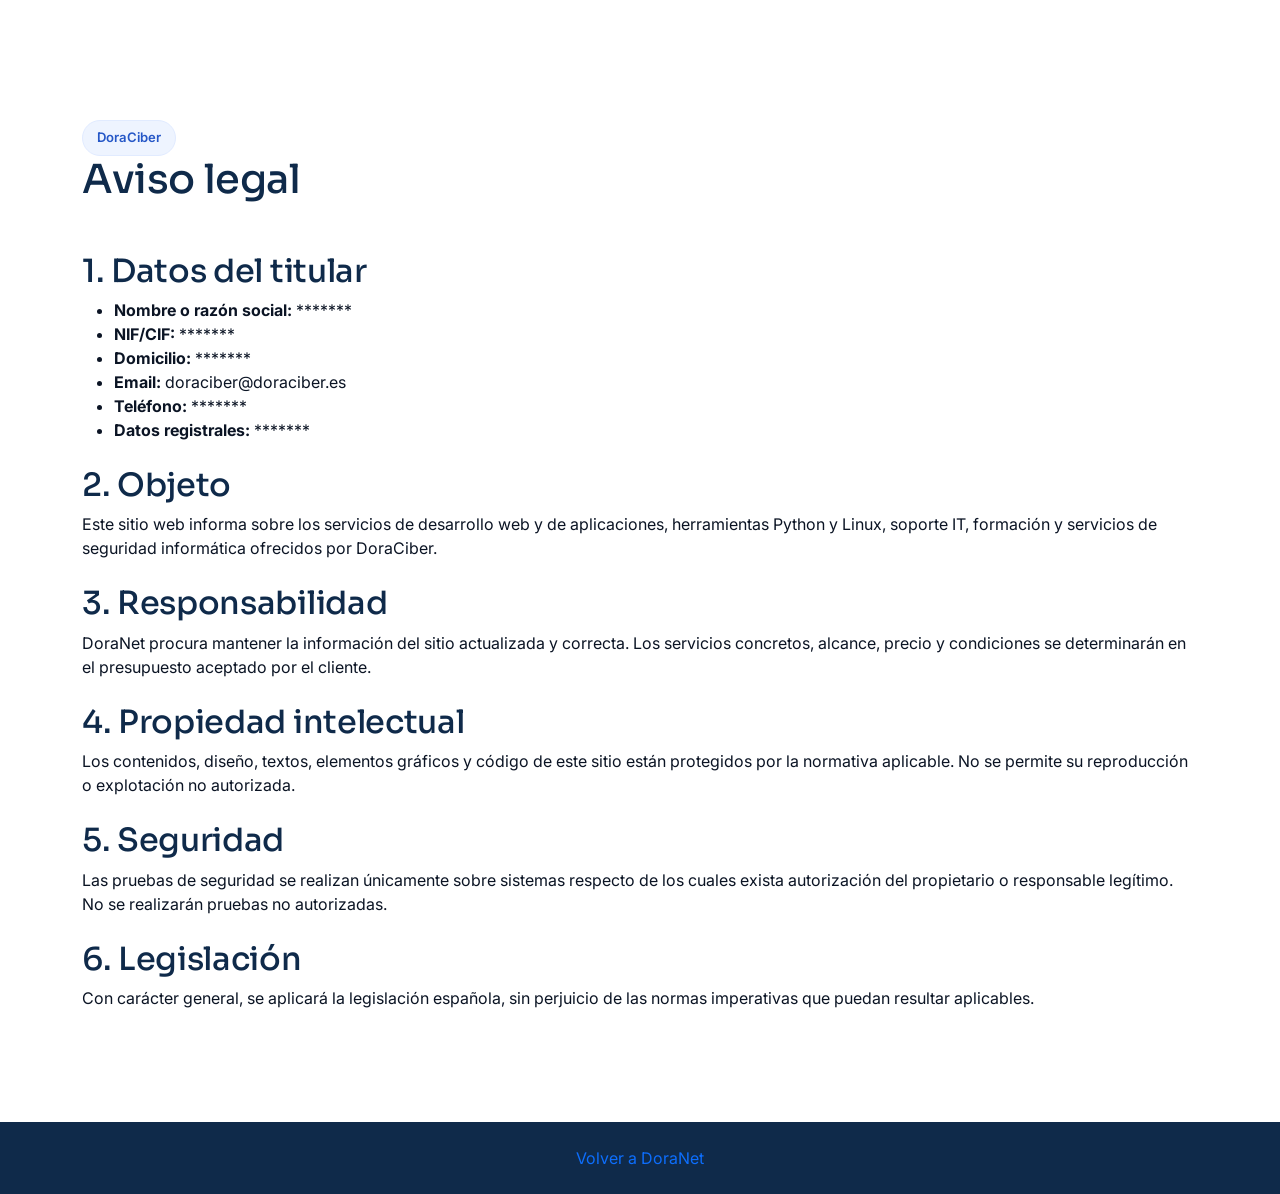
==== aviso-legal.html @ f9331fbb "Varios Cambios" ====
<!DOCTYPE html>
<html lang="es">
<head>
<meta charset="UTF-8">
<meta name="viewport" content="width=device-width, initial-scale=1.0">

<title>Aviso legal · DoraCiber</title>

<link rel="preconnect" href="https://fonts.googleapis.com">
<link rel="preconnect" href="https://fonts.gstatic.com" crossorigin>

<link href="https://fonts.googleapis.com/css2?family=Sora:wght@400;600;700;800&family=Inter:wght@400;500;600;700&display=swap" rel="stylesheet">

<link href="https://cdn.jsdelivr.net/npm/bootstrap@5.3.3/dist/css/bootstrap.min.css" rel="stylesheet">

<link rel="stylesheet" href="css/style.css">
</head>

<body>

<main class="section" style="padding-top:120px;">

    <div class="container">

        <span class="eyebrow eyebrow-dark">DoraCiber</span>

        <h1>Aviso legal</h1>

        <h2 class="mt-5">1. Datos del titular</h2>

        <ul>
            <li><strong>Nombre o razón social:</strong> *******</li>
            <li><strong>NIF/CIF:</strong> *******</li>
            <li><strong>Domicilio:</strong> *******</li>
            <li><strong>Email:</strong> doraciber@doraciber.es</li>
            <li><strong>Teléfono:</strong> *******</li>
            <li><strong>Datos registrales:</strong> *******</li>
        </ul>

        <h2 class="mt-4">2. Objeto</h2>

        <p>
            Este sitio web informa sobre los servicios de desarrollo web y de aplicaciones,
            herramientas Python y Linux, soporte IT, formación y servicios de seguridad
            informática ofrecidos por DoraCiber.
        </p>

        <h2 class="mt-4">3. Responsabilidad</h2>

        <p>
            DoraNet procura mantener la información del sitio actualizada y correcta.
            Los servicios concretos, alcance, precio y condiciones se determinarán
            en el presupuesto aceptado por el cliente.
        </p>

        <h2 class="mt-4">4. Propiedad intelectual</h2>

        <p>
            Los contenidos, diseño, textos, elementos gráficos y código de este sitio
            están protegidos por la normativa aplicable. No se permite su reproducción
            o explotación no autorizada.
        </p>

        <h2 class="mt-4">5. Seguridad</h2>

        <p>
            Las pruebas de seguridad se realizan únicamente sobre sistemas respecto
            de los cuales exista autorización del propietario o responsable legítimo.
            No se realizarán pruebas no autorizadas.
        </p>

        <h2 class="mt-4">6. Legislación</h2>

        <p>
            Con carácter general, se aplicará la legislación española, sin perjuicio
            de las normas imperativas que puedan resultar aplicables.
        </p>

    </div>

</main>

<footer class="footer">

    <div class="container text-center py-4">

        <a href="index.html">Volver a DoraNet</a>

    </div>

</footer>

</body>
</html>
---- css/style.css ----
/* =========================================================
   DoraNet — tema azul/blanco profesional
   Tipografía: Sora (titulares) + Inter (texto)
   ========================================================= */

:root{
  --ink:        #0B1424;
  --navy:       #0F2A4A;
  --navy-700:   #14355E;
  --blue:       #2F6FED;
  --blue-600:   #2557C7;
  --sky:        #5FA8FF;
  --blue-tint:  #EEF4FF;
  --blue-tint-2:#E1EBFF;
  --gray-600:   #5B6472;
  --gray-300:   #DCE3EE;
  --white:      #FFFFFF;
  --radius-lg: 18px;
  --radius-md: 12px;
  --shadow-soft: 0 10px 30px -12px rgba(15,42,74,.18);
  --shadow-hover: 0 18px 40px -14px rgba(15,42,74,.28);
}

*{ box-sizing: border-box; }

html{ scroll-behavior: smooth; }

body{
  font-family: 'Inter', system-ui, sans-serif;
  color: var(--ink);
  background: var(--white);
  -webkit-font-smoothing: antialiased;
}

h1, h2, h3, .brand-mark{
  font-family: 'Sora', 'Inter', sans-serif;
  color: var(--navy);
  letter-spacing: -0.01em;
}

.text-accent{ color: var(--blue); }

a{ text-decoration: none; }

::selection{ background: var(--blue); color: #fff; }

@media (prefers-reduced-motion: reduce){
  *{ animation-duration: 0.001ms !important; transition-duration: 0.001ms !important; scroll-behavior: auto !important; }
}

/* ===================== NAVBAR ===================== */
#mainNav{
  padding: 18px 0;
  background: rgba(255,255,255,0);
  transition: background .25s ease, box-shadow .25s ease, padding .25s ease;
  z-index: 1030;
}
#mainNav.scrolled{
  background: rgba(255,255,255,.92);
  backdrop-filter: blur(10px);
  box-shadow: 0 2px 20px rgba(15,42,74,.08);
  padding: 10px 0;
}
.brand-mark{
  font-weight: 700;
  font-size: 1.35rem;
  color: var(--navy);
}
#mainNav .nav-link{
  color: var(--navy);
  font-weight: 500;
  font-size: .95rem;
  padding: 8px 14px !important;
  position: relative;
}
#mainNav .nav-link::after{
  content: "";
  position: absolute;
  left: 14px; right: 14px; bottom: 2px;
  height: 2px;
  background: var(--blue);
  transform: scaleX(0);
  transform-origin: left;
  transition: transform .2s ease;
}
#mainNav .nav-link:hover::after{ transform: scaleX(1); }

.btn-accent{
  background: var(--blue);
  border: 1px solid var(--blue);
  color: #fff;
  font-weight: 600;
  border-radius: 999px;
  transition: background .2s ease, transform .2s ease, box-shadow .2s ease;
}
.btn-accent:hover{
  background: var(--blue-600);
  color: #fff;
  transform: translateY(-1px);
  box-shadow: 0 10px 24px -8px rgba(47,111,237,.5);
}
.btn-outline-nav{
  background: transparent;
  border: 1.5px solid var(--navy);
  color: var(--navy);
  font-weight: 600;
  border-radius: 999px;
  transition: all .2s ease;
}
.btn-outline-nav:hover{
  background: var(--navy);
  color: #fff;
}

/* ===================== HERO ===================== */
.hero{
  position: relative;
  padding-top: 130px;
  background: linear-gradient(180deg, var(--blue-tint) 0%, #FFFFFF 65%);
  overflow: hidden;
}
.hero-grid{
  position: absolute;
  inset: 0;
  background-image:
    linear-gradient(rgba(15,42,74,.05) 1px, transparent 1px),
    linear-gradient(90deg, rgba(15,42,74,.05) 1px, transparent 1px);
  background-size: 42px 42px;
  mask-image: radial-gradient(ellipse 80% 60% at 30% 20%, black 40%, transparent 80%);
  pointer-events: none;
}
.eyebrow{
  display: inline-flex;
  align-items: center;
  gap: 8px;
  font-size: .82rem;
  font-weight: 600;
  color: var(--blue-600);
  background: #fff;
  border: 1px solid var(--gray-300);
  padding: 7px 14px;
  border-radius: 999px;
  box-shadow: var(--shadow-soft);
}
.eyebrow-dark{
  color: var(--blue-600);
  background: var(--blue-tint);
  border: 1px solid var(--blue-tint-2);
  box-shadow: none;
}
.hero-title{
  font-size: clamp(2.1rem, 4vw, 3.2rem);
  font-weight: 700;
  line-height: 1.12;
  margin: 20px 0 18px;
}
.hero-lead{
  font-size: 1.08rem;
  color: var(--gray-600);
  max-width: 46ch;
}
.hero-stats{ max-width: 420px; }
.stat-num{
  font-family: 'Sora', sans-serif;
  font-size: 1.6rem;
  font-weight: 700;
  color: var(--navy);
}
.stat-label{
  font-size: .78rem;
  color: var(--gray-600);
}

/* --- browser mock (signature element) --- */
.hero-panel{
  position: relative;
  max-width: 480px;
  margin: 0 auto;
}
.browser-mock{
  background: var(--navy);
  border-radius: var(--radius-lg);
  box-shadow: var(--shadow-hover);
  overflow: hidden;
  transform: rotate(-1.2deg);
}
.browser-bar{
  display: flex;
  align-items: center;
  gap: 8px;
  padding: 12px 16px;
  background: var(--navy-700);
}
.dot{ width: 9px; height: 9px; border-radius: 50%; display:inline-block; }
.dot-red{ background:#FF6B6B; }
.dot-yellow{ background:#FFD166; }
.dot-green{ background:#5FD68C; }
.browser-url{
  margin-left: 10px;
  font-size: .75rem;
  color: #B7C6DE;
  background: rgba(255,255,255,.06);
  padding: 4px 10px;
  border-radius: 999px;
  display: flex; align-items: center; gap: 6px;
}
.browser-body{
  padding: 24px 20px 28px;
  font-family: 'SFMono-Regular', Menlo, Consolas, monospace;
  font-size: .82rem;
  line-height: 1.9;
}
.code-line{ color: #DDE7F7; white-space: pre; }
.code-tag{ color: #7FB6FF; }
.code-attr{ color: #FFC98B; }
.code-str{ color: #7EE7B8; }
.code-comment{ color: #6C87AC; font-style: italic; }

.floating-card{
  position: absolute;
  display: flex;
  align-items: center;
  gap: 12px;
  background: #fff;
  border-radius: var(--radius-md);
  box-shadow: var(--shadow-hover);
  padding: 12px 16px;
  font-size: .8rem;
}
.floating-card i{ font-size: 1.35rem; color: var(--blue); }
.floating-card strong{ display:block; font-size:.85rem; color: var(--navy); }
.floating-card span{ color: var(--gray-600); }
.card-qr{ top: -20px; right: -18px; }
.card-link{ bottom: -18px; left: -14px; }

@media (max-width: 991px){
  .floating-card{ position: static; margin-top: 14px; box-shadow: var(--shadow-soft); }
  .hero-panel{ max-width: 100%; }
}

/* ===================== SECTIONS ===================== */
.section{ padding: 96px 0; }
.section-tint{ background: var(--blue-tint); }
.section-head{ max-width: 640px; }
.section-head h2{
  font-size: clamp(1.7rem, 2.6vw, 2.3rem);
  font-weight: 700;
  margin: 14px 0 10px;
}
.section-head p{ color: var(--gray-600); font-size: 1.02rem; }

/* ===================== SERVICE CARDS ===================== */
.service-card{
  background: #fff;
  border: 1px solid var(--gray-300);
  border-radius: var(--radius-lg);
  padding: 32px 28px;
  height: 100%;
  display: flex;
  flex-direction: column;
  transition: transform .25s ease, box-shadow .25s ease, border-color .25s ease;
}
.service-card:hover{
  transform: translateY(-6px);
  box-shadow: var(--shadow-hover);
  border-color: transparent;
}
.service-icon{
  width: 52px; height: 52px;
  border-radius: var(--radius-md);
  background: var(--blue-tint);
  color: var(--blue);
  display: flex; align-items: center; justify-content: center;
  font-size: 1.35rem;
  margin-bottom: 18px;
}
.service-card h3{ font-size: 1.25rem; margin-bottom: 8px; }
.service-card p{ color: var(--gray-600); font-size: .94rem; margin-bottom: 18px; }
.service-price{
  margin-top: auto;
  font-family: 'Sora', sans-serif;
  font-weight: 700;
  font-size: 1.4rem;
  color: var(--navy);
  padding-top: 16px;
  border-top: 1px dashed var(--gray-300);
}

.check-list{ list-style: none; padding: 0; margin: 0 0 12px; }
.check-list li{
  display: flex; align-items: flex-start; gap: 8px;
  font-size: .92rem; color: var(--ink);
  margin-bottom: 9px;
}
.check-list i{ color: var(--blue); margin-top: 3px; }

/* ===================== PLAN CARDS ===================== */
.plan-card{
  background: #fff;
  border: 1px solid var(--gray-300);
  border-radius: var(--radius-lg);
  padding: 34px 28px;
  display: flex;
  flex-direction: column;
  position: relative;
  transition: transform .25s ease, box-shadow .25s ease;
}
.plan-card:hover{ transform: translateY(-6px); box-shadow: var(--shadow-soft); }
.plan-card h3{ font-size: 1.2rem; margin-bottom: 6px; }
.plan-sub{ color: var(--gray-600); font-size: .88rem; margin-bottom: 18px; }
.plan-price{
  font-family: 'Sora', sans-serif;
  font-weight: 700;
  font-size: 2.1rem;
  color: var(--navy);
  margin-bottom: 4px;
}
.plan-price span{ font-size: 1rem; font-weight: 600; color: var(--gray-600); }
.plan-card-popular{
  border: 2px solid var(--blue);
  box-shadow: var(--shadow-hover);
  transform: scale(1.02);
}
.plan-card-popular:hover{ transform: scale(1.02) translateY(-6px); }
.plan-badge{
  position: absolute;
  top: -14px; left: 50%;
  transform: translateX(-50%);
  background: var(--blue);
  color: #fff;
  font-size: .72rem;
  font-weight: 700;
  letter-spacing: .04em;
  text-transform: uppercase;
  padding: 6px 16px;
  border-radius: 999px;
  box-shadow: 0 6px 16px -6px rgba(47,111,237,.6);
}

/* ===================== PROCESO ===================== */
.process-row{ position: relative; }
.process-step{
  background: #fff;
  border: 1px solid var(--gray-300);
  border-radius: var(--radius-lg);
  padding: 30px 26px;
  height: 100%;
}
.process-num{
  font-family: 'Sora', sans-serif;
  font-weight: 800;
  font-size: 2.2rem;
  color: var(--blue-tint-2);
  -webkit-text-stroke: 1.5px var(--blue);
  margin-bottom: 10px;
}
.process-step h3{ font-size: 1.1rem; margin-bottom: 8px; }
.process-step p{ color: var(--gray-600); font-size: .92rem; margin: 0; }

.availability-banner{
  display: flex;
  align-items: center;
  gap: 16px;
  background: var(--navy);
  color: #EAF1FF;
  border-radius: var(--radius-lg);
  padding: 22px 28px;
}
.availability-banner i{ font-size: 1.6rem; color: var(--sky); }
.availability-banner p{ margin: 0; font-size: .96rem; }
.availability-banner strong{ color: #fff; }

/* ===================== WHY CARDS ===================== */
.why-card{
  background: #fff;
  border: 1px solid var(--gray-300);
  border-radius: var(--radius-lg);
  padding: 28px 26px;
  height: 100%;
  transition: transform .25s ease, box-shadow .25s ease;
}
.why-card:hover{ transform: translateY(-4px); box-shadow: var(--shadow-soft); }
.why-card i{ font-size: 1.4rem; color: var(--blue); margin-bottom: 14px; display: block; }
.why-card h3{ font-size: 1.05rem; margin-bottom: 8px; }
.why-card p{ color: var(--gray-600); font-size: .92rem; margin: 0; }
.why-card-accent{ background: var(--navy); border-color: var(--navy); }
.why-card-accent h3, .why-card-accent i{ color: #fff; }
.why-card-accent p{ color: #C4D4EC; }
.why-card-warning{ border-color: #F3C58A; background: #FFF8EE; }
.why-card-warning i{ color: #C9822B; }

.notice-box{
  display: flex;
  gap: 16px;
  align-items: flex-start;
  background: var(--blue-tint);
  border: 1px solid var(--blue-tint-2);
  border-radius: var(--radius-lg);
  padding: 22px 26px;
}
.notice-box i{ font-size: 1.3rem; color: var(--blue-600); margin-top: 2px; }
.notice-box p{ margin: 0; color: var(--navy); font-size: .93rem; }

/* ===================== CONTACT ===================== */
.contact-info{ list-style: none; padding: 0; margin: 0; }
.contact-info li{
  display: flex; align-items: center; gap: 12px;
  font-size: .95rem; color: var(--navy);
  margin-bottom: 14px;
}
.contact-info i{ color: var(--blue); font-size: 1.1rem; }

.contact-form{
  background: #fff;
  border: 1px solid var(--gray-300);
  border-radius: var(--radius-lg);
  padding: 32px;
  box-shadow: var(--shadow-soft);
}
.contact-form .form-label{
  font-size: .85rem;
  font-weight: 600;
  color: var(--navy);
}
.contact-form .form-control,
.contact-form .form-select{
  border-radius: var(--radius-md);
  border: 1px solid var(--gray-300);
  padding: 10px 14px;
  font-size: .94rem;
}
.contact-form .form-control:focus,
.contact-form .form-select:focus{
  border-color: var(--blue);
  box-shadow: 0 0 0 3px rgba(47,111,237,.15);
}
.form-feedback{
  font-size: .88rem;
  font-weight: 600;
  color: var(--blue-600);
}

/* ===================== FOOTER ===================== */
.footer{
  background: var(--navy);
  color: #C4D4EC;
}
.footer .brand-mark{ color: #fff; }
.footer p{ color: #C4D4EC; }

/* ===================== SCROLL REVEAL ===================== */
[data-reveal]{
  opacity: 0;
  transform: translateY(18px);
  transition: opacity .6s ease, transform .6s ease;
}
[data-reveal].is-visible{
  opacity: 1;
  transform: translateY(0);
}


/* ===================== LOGO RESPONSIVE ===================== */
/* Evita que el logo de las páginas legales se salga de la pantalla */
.logo{
  width: 220px;
  max-width: 100%;
  height: auto;
  display: block;
}

.logo-container{
  width: 100%;
  max-width: 220px;
}

.logo-container img{
  width: 100%;
  max-width: 100%;
  height: auto;
  display: block;
}

@media (max-width: 576px){
  .logo{
    width: 170px;
    max-width: 80%;
  }

  .logo-container{
    max-width: 170px;
  }
}
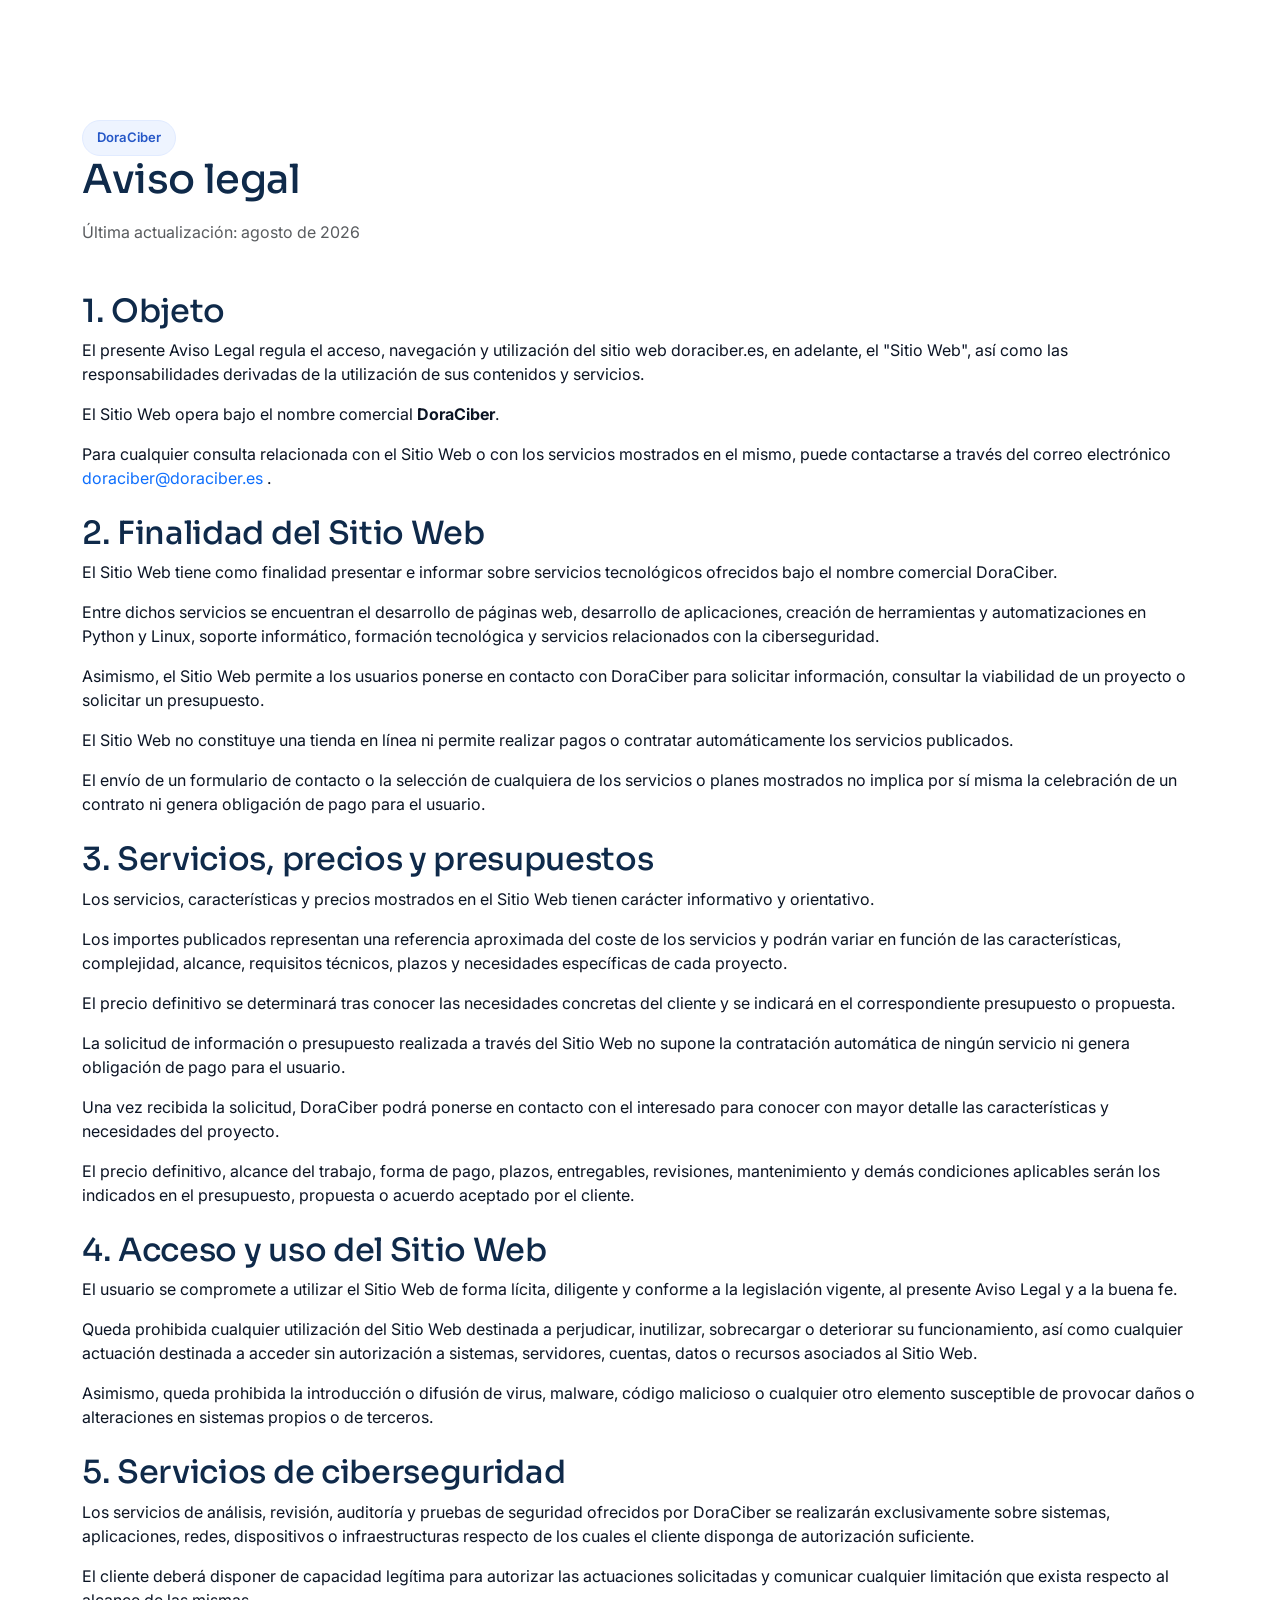
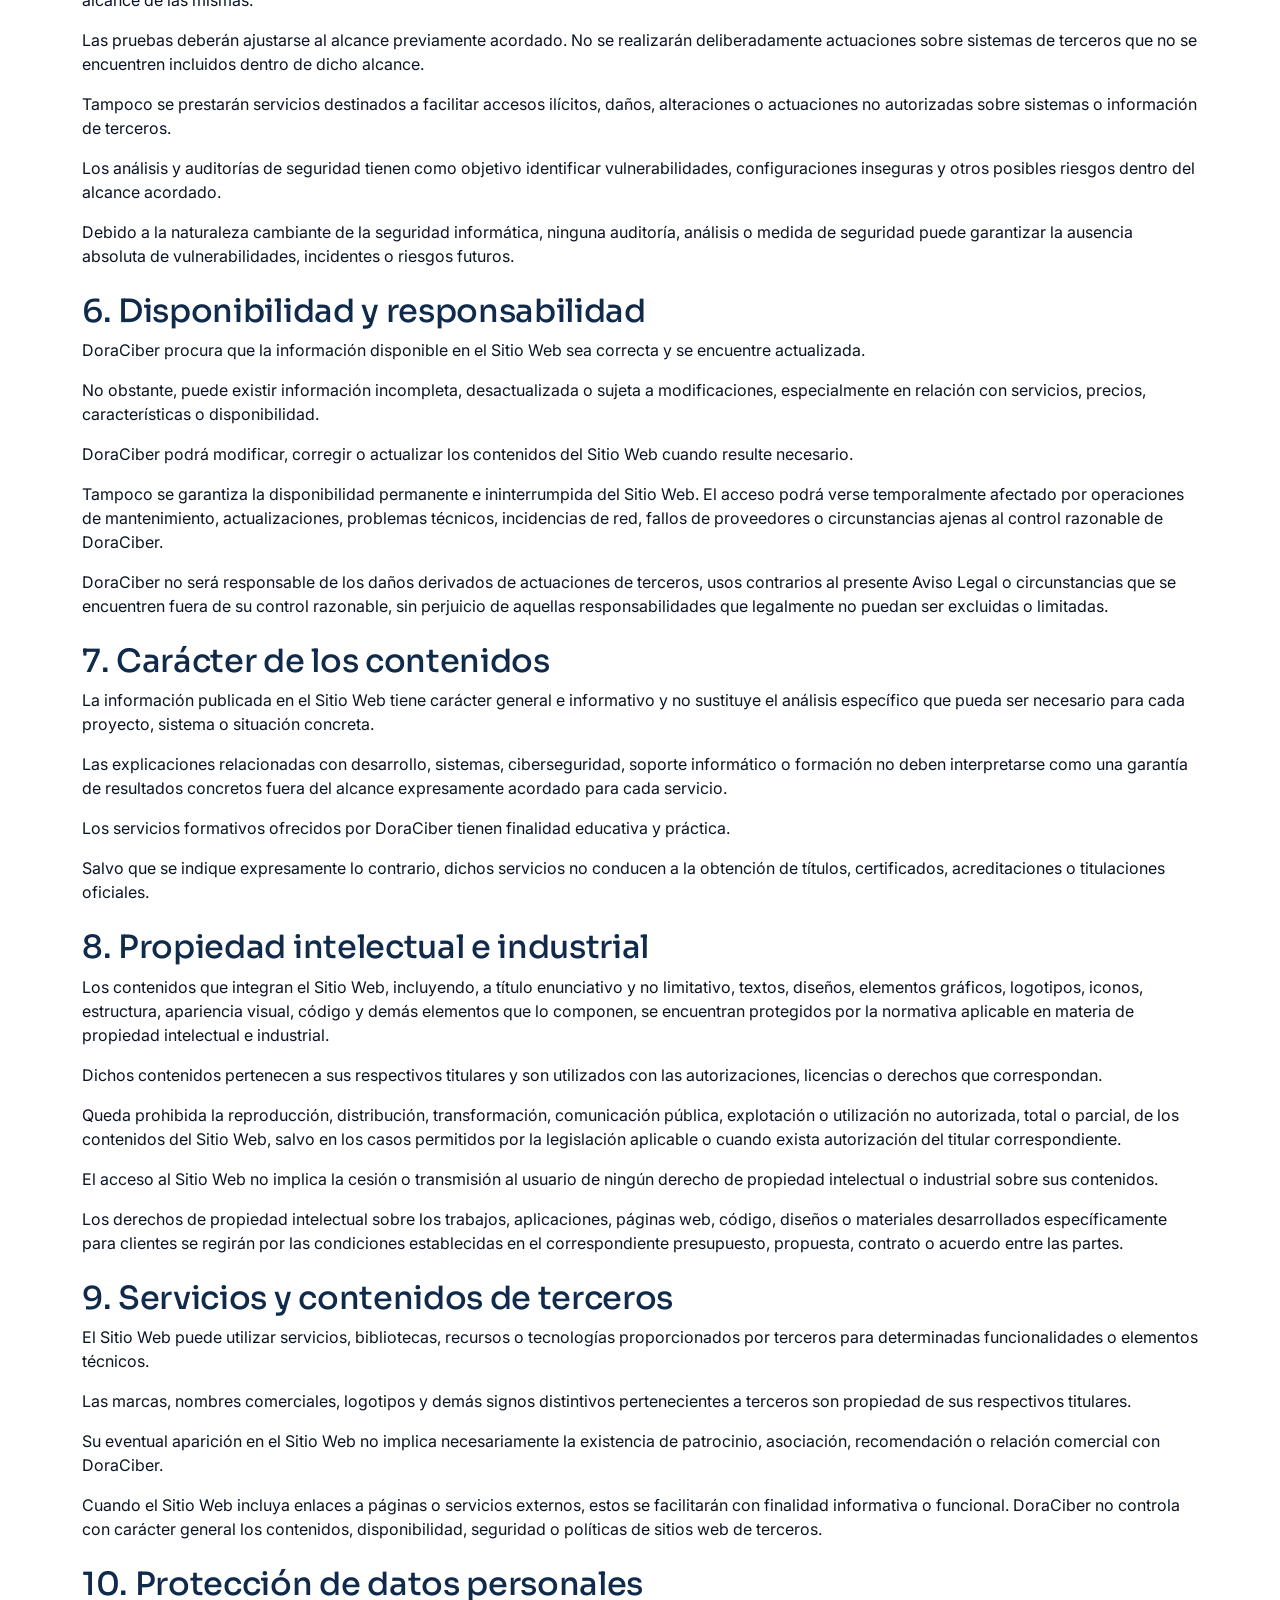
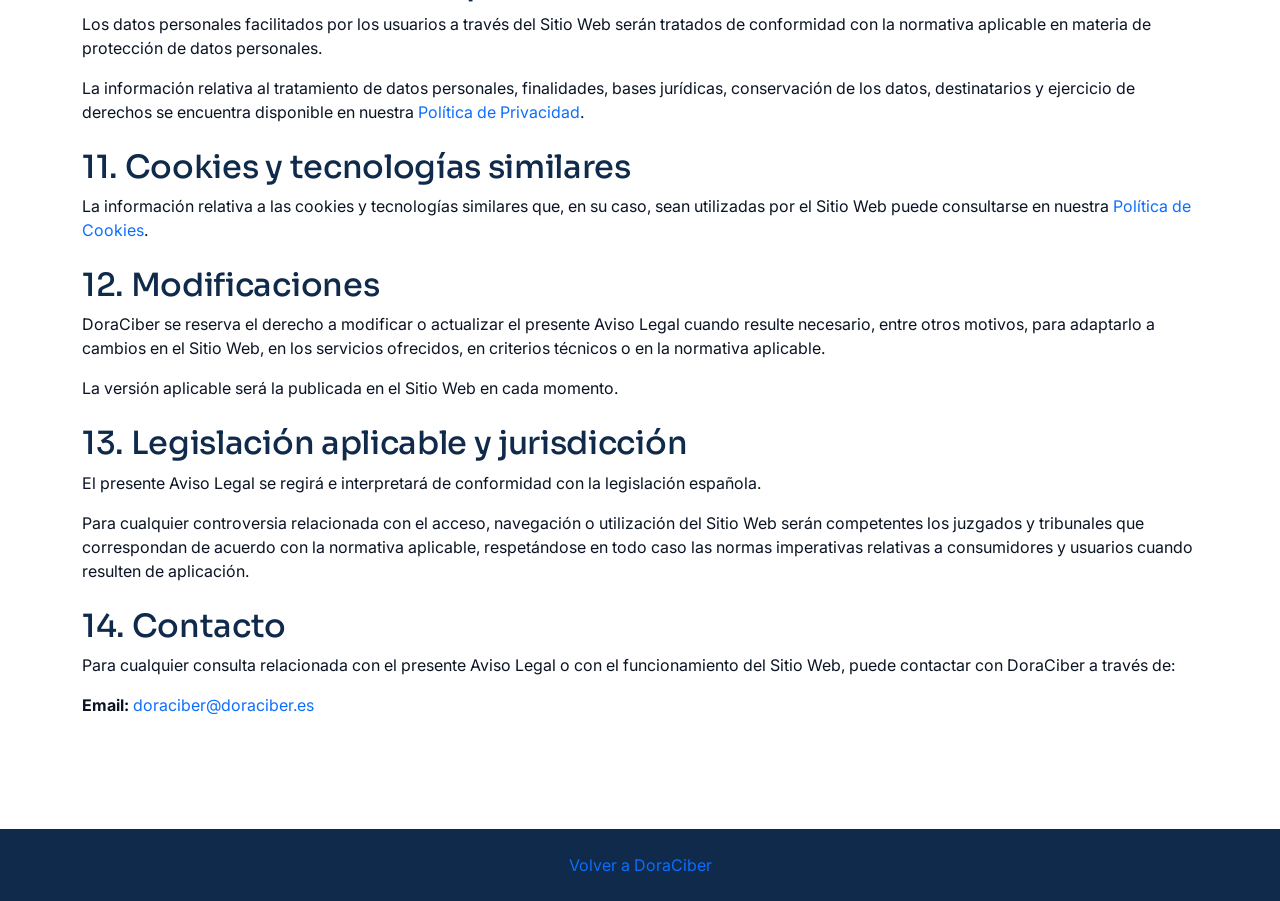
==== commit 1a7bd3fa: "cambios legales, formulario y contenido variado" ====
--- a/aviso-legal.html
+++ b/aviso-legal.html
@@ -1,5 +1,6 @@
 <!DOCTYPE html>
 <html lang="es">
+
 <head>
 <meta charset="UTF-8">
 <meta name="viewport" content="width=device-width, initial-scale=1.0">
@@ -9,9 +10,15 @@
 <link rel="preconnect" href="https://fonts.googleapis.com">
 <link rel="preconnect" href="https://fonts.gstatic.com" crossorigin>
 
-<link href="https://fonts.googleapis.com/css2?family=Sora:wght@400;600;700;800&family=Inter:wght@400;500;600;700&display=swap" rel="stylesheet">
-
-<link href="https://cdn.jsdelivr.net/npm/bootstrap@5.3.3/dist/css/bootstrap.min.css" rel="stylesheet">
+<link
+    href="https://fonts.googleapis.com/css2?family=Sora:wght@400;600;700;800&family=Inter:wght@400;500;600;700&display=swap"
+    rel="stylesheet"
+>
+
+<link
+    href="https://cdn.jsdelivr.net/npm/bootstrap@5.3.3/dist/css/bootstrap.min.css"
+    rel="stylesheet"
+>
 
 <link rel="stylesheet" href="css/style.css">
 </head>
@@ -26,70 +33,420 @@
 
         <h1>Aviso legal</h1>
 
-        <h2 class="mt-5">1. Datos del titular</h2>
-
-        <ul>
-            <li><strong>Nombre o razón social:</strong> *******</li>
-            <li><strong>NIF/CIF:</strong> *******</li>
-            <li><strong>Domicilio:</strong> *******</li>
-            <li><strong>Email:</strong> doraciber@doraciber.es</li>
-            <li><strong>Teléfono:</strong> *******</li>
-            <li><strong>Datos registrales:</strong> *******</li>
-        </ul>
-
-        <h2 class="mt-4">2. Objeto</h2>
-
-        <p>
-            Este sitio web informa sobre los servicios de desarrollo web y de aplicaciones,
-            herramientas Python y Linux, soporte IT, formación y servicios de seguridad
-            informática ofrecidos por DoraCiber.
-        </p>
-
-        <h2 class="mt-4">3. Responsabilidad</h2>
-
-        <p>
-            DoraNet procura mantener la información del sitio actualizada y correcta.
-            Los servicios concretos, alcance, precio y condiciones se determinarán
-            en el presupuesto aceptado por el cliente.
-        </p>
-
-        <h2 class="mt-4">4. Propiedad intelectual</h2>
-
-        <p>
-            Los contenidos, diseño, textos, elementos gráficos y código de este sitio
-            están protegidos por la normativa aplicable. No se permite su reproducción
-            o explotación no autorizada.
-        </p>
-
-        <h2 class="mt-4">5. Seguridad</h2>
-
-        <p>
-            Las pruebas de seguridad se realizan únicamente sobre sistemas respecto
-            de los cuales exista autorización del propietario o responsable legítimo.
-            No se realizarán pruebas no autorizadas.
-        </p>
-
-        <h2 class="mt-4">6. Legislación</h2>
-
-        <p>
-            Con carácter general, se aplicará la legislación española, sin perjuicio
-            de las normas imperativas que puedan resultar aplicables.
+        <p class="text-muted mt-3">
+            Última actualización: agosto de 2026
+        </p>
+
+
+        <!-- ===================== OBJETO ===================== -->
+
+        <h2 class="mt-5">1. Objeto</h2>
+
+        <p>
+            El presente Aviso Legal regula el acceso, navegación y utilización
+            del sitio web doraciber.es, en adelante, el "Sitio Web", así como
+            las responsabilidades derivadas de la utilización de sus contenidos
+            y servicios.
+        </p>
+
+        <p>
+            El Sitio Web opera bajo el nombre comercial
+            <strong>DoraCiber</strong>.
+        </p>
+
+        <p>
+            Para cualquier consulta relacionada con el Sitio Web o con los
+            servicios mostrados en el mismo, puede contactarse a través del
+            correo electrónico
+            <a href="mailto:doraciber@doraciber.es">
+                doraciber@doraciber.es
+            </a>.
+        </p>
+
+
+        <!-- ===================== FINALIDAD ===================== -->
+
+        <h2 class="mt-4">2. Finalidad del Sitio Web</h2>
+
+        <p>
+            El Sitio Web tiene como finalidad presentar e informar sobre
+            servicios tecnológicos ofrecidos bajo el nombre comercial
+            DoraCiber.
+        </p>
+
+        <p>
+            Entre dichos servicios se encuentran el desarrollo de páginas web,
+            desarrollo de aplicaciones, creación de herramientas y
+            automatizaciones en Python y Linux, soporte informático, formación
+            tecnológica y servicios relacionados con la ciberseguridad.
+        </p>
+
+        <p>
+            Asimismo, el Sitio Web permite a los usuarios ponerse en contacto
+            con DoraCiber para solicitar información, consultar la viabilidad
+            de un proyecto o solicitar un presupuesto.
+        </p>
+
+        <p>
+            El Sitio Web no constituye una tienda en línea ni permite realizar
+            pagos o contratar automáticamente los servicios publicados.
+        </p>
+
+        <p>
+            El envío de un formulario de contacto o la selección de cualquiera
+            de los servicios o planes mostrados no implica por sí misma la
+            celebración de un contrato ni genera obligación de pago para el
+            usuario.
+        </p>
+
+
+        <!-- ===================== SERVICIOS Y PRECIOS ===================== -->
+
+        <h2 class="mt-4">3. Servicios, precios y presupuestos</h2>
+
+        <p>
+            Los servicios, características y precios mostrados en el Sitio Web
+            tienen carácter informativo y orientativo.
+        </p>
+
+        <p>
+            Los importes publicados representan una referencia aproximada del
+            coste de los servicios y podrán variar en función de las
+            características, complejidad, alcance, requisitos técnicos,
+            plazos y necesidades específicas de cada proyecto.
+        </p>
+
+        <p>
+            El precio definitivo se determinará tras conocer las necesidades
+            concretas del cliente y se indicará en el correspondiente
+            presupuesto o propuesta.
+        </p>
+
+        <p>
+            La solicitud de información o presupuesto realizada a través del
+            Sitio Web no supone la contratación automática de ningún servicio
+            ni genera obligación de pago para el usuario.
+        </p>
+
+        <p>
+            Una vez recibida la solicitud, DoraCiber podrá ponerse en contacto
+            con el interesado para conocer con mayor detalle las características
+            y necesidades del proyecto.
+        </p>
+
+        <p>
+            El precio definitivo, alcance del trabajo, forma de pago, plazos,
+            entregables, revisiones, mantenimiento y demás condiciones
+            aplicables serán los indicados en el presupuesto, propuesta o
+            acuerdo aceptado por el cliente.
+        </p>
+
+
+        <!-- ===================== ACCESO Y USO ===================== -->
+
+        <h2 class="mt-4">4. Acceso y uso del Sitio Web</h2>
+
+        <p>
+            El usuario se compromete a utilizar el Sitio Web de forma lícita,
+            diligente y conforme a la legislación vigente, al presente Aviso
+            Legal y a la buena fe.
+        </p>
+
+        <p>
+            Queda prohibida cualquier utilización del Sitio Web destinada a
+            perjudicar, inutilizar, sobrecargar o deteriorar su funcionamiento,
+            así como cualquier actuación destinada a acceder sin autorización
+            a sistemas, servidores, cuentas, datos o recursos asociados al
+            Sitio Web.
+        </p>
+
+        <p>
+            Asimismo, queda prohibida la introducción o difusión de virus,
+            malware, código malicioso o cualquier otro elemento susceptible
+            de provocar daños o alteraciones en sistemas propios o de terceros.
+        </p>
+
+
+        <!-- ===================== CIBERSEGURIDAD ===================== -->
+
+        <h2 class="mt-4">5. Servicios de ciberseguridad</h2>
+
+        <p>
+            Los servicios de análisis, revisión, auditoría y pruebas de
+            seguridad ofrecidos por DoraCiber se realizarán exclusivamente
+            sobre sistemas, aplicaciones, redes, dispositivos o
+            infraestructuras respecto de los cuales el cliente disponga de
+            autorización suficiente.
+        </p>
+
+        <p>
+            El cliente deberá disponer de capacidad legítima para autorizar
+            las actuaciones solicitadas y comunicar cualquier limitación que
+            exista respecto al alcance de las mismas.
+        </p>
+
+        <p>
+            Las pruebas deberán ajustarse al alcance previamente acordado.
+            No se realizarán deliberadamente actuaciones sobre sistemas de
+            terceros que no se encuentren incluidos dentro de dicho alcance.
+        </p>
+
+        <p>
+            Tampoco se prestarán servicios destinados a facilitar accesos
+            ilícitos, daños, alteraciones o actuaciones no autorizadas sobre
+            sistemas o información de terceros.
+        </p>
+
+        <p>
+            Los análisis y auditorías de seguridad tienen como objetivo
+            identificar vulnerabilidades, configuraciones inseguras y otros
+            posibles riesgos dentro del alcance acordado.
+        </p>
+
+        <p>
+            Debido a la naturaleza cambiante de la seguridad informática,
+            ninguna auditoría, análisis o medida de seguridad puede garantizar
+            la ausencia absoluta de vulnerabilidades, incidentes o riesgos
+            futuros.
+        </p>
+
+
+        <!-- ===================== RESPONSABILIDAD ===================== -->
+
+        <h2 class="mt-4">6. Disponibilidad y responsabilidad</h2>
+
+        <p>
+            DoraCiber procura que la información disponible en el Sitio Web
+            sea correcta y se encuentre actualizada.
+        </p>
+
+        <p>
+            No obstante, puede existir información incompleta, desactualizada
+            o sujeta a modificaciones, especialmente en relación con servicios,
+            precios, características o disponibilidad.
+        </p>
+
+        <p>
+            DoraCiber podrá modificar, corregir o actualizar los contenidos
+            del Sitio Web cuando resulte necesario.
+        </p>
+
+        <p>
+            Tampoco se garantiza la disponibilidad permanente e ininterrumpida
+            del Sitio Web. El acceso podrá verse temporalmente afectado por
+            operaciones de mantenimiento, actualizaciones, problemas técnicos,
+            incidencias de red, fallos de proveedores o circunstancias ajenas
+            al control razonable de DoraCiber.
+        </p>
+
+        <p>
+            DoraCiber no será responsable de los daños derivados de actuaciones
+            de terceros, usos contrarios al presente Aviso Legal o
+            circunstancias que se encuentren fuera de su control razonable,
+            sin perjuicio de aquellas responsabilidades que legalmente no
+            puedan ser excluidas o limitadas.
+        </p>
+
+
+        <!-- ===================== CONTENIDOS ===================== -->
+
+        <h2 class="mt-4">7. Carácter de los contenidos</h2>
+
+        <p>
+            La información publicada en el Sitio Web tiene carácter general
+            e informativo y no sustituye el análisis específico que pueda ser
+            necesario para cada proyecto, sistema o situación concreta.
+        </p>
+
+        <p>
+            Las explicaciones relacionadas con desarrollo, sistemas,
+            ciberseguridad, soporte informático o formación no deben
+            interpretarse como una garantía de resultados concretos fuera
+            del alcance expresamente acordado para cada servicio.
+        </p>
+
+        <p>
+            Los servicios formativos ofrecidos por DoraCiber tienen finalidad
+            educativa y práctica.
+        </p>
+
+        <p>
+            Salvo que se indique expresamente lo contrario, dichos servicios
+            no conducen a la obtención de títulos, certificados, acreditaciones
+            o titulaciones oficiales.
+        </p>
+
+
+        <!-- ===================== PROPIEDAD INTELECTUAL ===================== -->
+
+        <h2 class="mt-4">8. Propiedad intelectual e industrial</h2>
+
+        <p>
+            Los contenidos que integran el Sitio Web, incluyendo, a título
+            enunciativo y no limitativo, textos, diseños, elementos gráficos,
+            logotipos, iconos, estructura, apariencia visual, código y demás
+            elementos que lo componen, se encuentran protegidos por la
+            normativa aplicable en materia de propiedad intelectual e
+            industrial.
+        </p>
+
+        <p>
+            Dichos contenidos pertenecen a sus respectivos titulares y son
+            utilizados con las autorizaciones, licencias o derechos que
+            correspondan.
+        </p>
+
+        <p>
+            Queda prohibida la reproducción, distribución, transformación,
+            comunicación pública, explotación o utilización no autorizada,
+            total o parcial, de los contenidos del Sitio Web, salvo en los
+            casos permitidos por la legislación aplicable o cuando exista
+            autorización del titular correspondiente.
+        </p>
+
+        <p>
+            El acceso al Sitio Web no implica la cesión o transmisión al
+            usuario de ningún derecho de propiedad intelectual o industrial
+            sobre sus contenidos.
+        </p>
+
+        <p>
+            Los derechos de propiedad intelectual sobre los trabajos,
+            aplicaciones, páginas web, código, diseños o materiales
+            desarrollados específicamente para clientes se regirán por las
+            condiciones establecidas en el correspondiente presupuesto,
+            propuesta, contrato o acuerdo entre las partes.
+        </p>
+
+
+        <!-- ===================== TERCEROS ===================== -->
+
+        <h2 class="mt-4">9. Servicios y contenidos de terceros</h2>
+
+        <p>
+            El Sitio Web puede utilizar servicios, bibliotecas, recursos o
+            tecnologías proporcionados por terceros para determinadas
+            funcionalidades o elementos técnicos.
+        </p>
+
+        <p>
+            Las marcas, nombres comerciales, logotipos y demás signos
+            distintivos pertenecientes a terceros son propiedad de sus
+            respectivos titulares.
+        </p>
+
+        <p>
+            Su eventual aparición en el Sitio Web no implica necesariamente
+            la existencia de patrocinio, asociación, recomendación o relación
+            comercial con DoraCiber.
+        </p>
+
+        <p>
+            Cuando el Sitio Web incluya enlaces a páginas o servicios externos,
+            estos se facilitarán con finalidad informativa o funcional.
+            DoraCiber no controla con carácter general los contenidos,
+            disponibilidad, seguridad o políticas de sitios web de terceros.
+        </p>
+
+
+        <!-- ===================== PROTECCIÓN DE DATOS ===================== -->
+
+        <h2 class="mt-4">10. Protección de datos personales</h2>
+
+        <p>
+            Los datos personales facilitados por los usuarios a través del
+            Sitio Web serán tratados de conformidad con la normativa aplicable
+            en materia de protección de datos personales.
+        </p>
+
+        <p>
+            La información relativa al tratamiento de datos personales,
+            finalidades, bases jurídicas, conservación de los datos,
+            destinatarios y ejercicio de derechos se encuentra disponible
+            en nuestra
+            <a href="privacidad.html">Política de Privacidad</a>.
+        </p>
+
+
+        <!-- ===================== COOKIES ===================== -->
+
+        <h2 class="mt-4">11. Cookies y tecnologías similares</h2>
+
+        <p>
+            La información relativa a las cookies y tecnologías similares que,
+            en su caso, sean utilizadas por el Sitio Web puede consultarse en
+            nuestra
+            <a href="cookies.html">Política de Cookies</a>.
+        </p>
+
+
+        <!-- ===================== MODIFICACIONES ===================== -->
+
+        <h2 class="mt-4">12. Modificaciones</h2>
+
+        <p>
+            DoraCiber se reserva el derecho a modificar o actualizar el presente
+            Aviso Legal cuando resulte necesario, entre otros motivos, para
+            adaptarlo a cambios en el Sitio Web, en los servicios ofrecidos,
+            en criterios técnicos o en la normativa aplicable.
+        </p>
+
+        <p>
+            La versión aplicable será la publicada en el Sitio Web en cada
+            momento.
+        </p>
+
+
+        <!-- ===================== LEGISLACIÓN ===================== -->
+
+        <h2 class="mt-4">13. Legislación aplicable y jurisdicción</h2>
+
+        <p>
+            El presente Aviso Legal se regirá e interpretará de conformidad
+            con la legislación española.
+        </p>
+
+        <p>
+            Para cualquier controversia relacionada con el acceso, navegación
+            o utilización del Sitio Web serán competentes los juzgados y
+            tribunales que correspondan de acuerdo con la normativa aplicable,
+            respetándose en todo caso las normas imperativas relativas a
+            consumidores y usuarios cuando resulten de aplicación.
+        </p>
+
+
+        <!-- ===================== CONTACTO ===================== -->
+
+        <h2 class="mt-4">14. Contacto</h2>
+
+        <p>
+            Para cualquier consulta relacionada con el presente Aviso Legal
+            o con el funcionamiento del Sitio Web, puede contactar con
+            DoraCiber a través de:
+        </p>
+
+        <p>
+            <strong>Email:</strong>
+            <a href="mailto:doraciber@doraciber.es">
+                doraciber@doraciber.es
+            </a>
         </p>
 
     </div>
 
 </main>
 
+
 <footer class="footer">
 
     <div class="container text-center py-4">
 
-        <a href="index.html">Volver a DoraNet</a>
+        <a href="index.html">Volver a DoraCiber</a>
 
     </div>
 
 </footer>
 
 </body>
-</html>
-
+
+</html>
--- a/css/style.css
+++ b/css/style.css
@@ -1,139 +1,223 @@
 /* =========================================================
-   DoraNet — tema azul/blanco profesional
+   DoraCiber — tema azul/blanco profesional
    Tipografía: Sora (titulares) + Inter (texto)
    ========================================================= */
 
-:root{
-  --ink:        #0B1424;
-  --navy:       #0F2A4A;
-  --navy-700:   #14355E;
-  --blue:       #2F6FED;
-  --blue-600:   #2557C7;
-  --sky:        #5FA8FF;
-  --blue-tint:  #EEF4FF;
-  --blue-tint-2:#E1EBFF;
-  --gray-600:   #5B6472;
-  --gray-300:   #DCE3EE;
-  --white:      #FFFFFF;
+:root {
+  --ink: #0B1424;
+  --navy: #0F2A4A;
+  --navy-700: #14355E;
+  --blue: #2F6FED;
+  --blue-600: #2557C7;
+  --sky: #5FA8FF;
+  --blue-tint: #EEF4FF;
+  --blue-tint-2: #E1EBFF;
+  --gray-600: #5B6472;
+  --gray-300: #DCE3EE;
+  --white: #FFFFFF;
+
   --radius-lg: 18px;
   --radius-md: 12px;
-  --shadow-soft: 0 10px 30px -12px rgba(15,42,74,.18);
-  --shadow-hover: 0 18px 40px -14px rgba(15,42,74,.28);
-}
-
-*{ box-sizing: border-box; }
-
-html{ scroll-behavior: smooth; }
-
-body{
-  font-family: 'Inter', system-ui, sans-serif;
+
+  --shadow-soft: 0 10px 30px -12px rgba(15, 42, 74, 0.18);
+  --shadow-hover: 0 18px 40px -14px rgba(15, 42, 74, 0.28);
+}
+
+/* ===================== BASE ===================== */
+
+* {
+  box-sizing: border-box;
+}
+
+html {
+  scroll-behavior: smooth;
+}
+
+body {
+  margin: 0;
+  font-family: "Inter", system-ui, sans-serif;
   color: var(--ink);
   background: var(--white);
   -webkit-font-smoothing: antialiased;
 }
 
-h1, h2, h3, .brand-mark{
-  font-family: 'Sora', 'Inter', sans-serif;
+h1,
+h2,
+h3,
+.brand-mark {
+  font-family: "Sora", "Inter", sans-serif;
   color: var(--navy);
   letter-spacing: -0.01em;
 }
 
-.text-accent{ color: var(--blue); }
-
-a{ text-decoration: none; }
-
-::selection{ background: var(--blue); color: #fff; }
-
-@media (prefers-reduced-motion: reduce){
-  *{ animation-duration: 0.001ms !important; transition-duration: 0.001ms !important; scroll-behavior: auto !important; }
+a {
+  text-decoration: none;
+}
+
+.text-accent {
+  color: var(--blue);
+}
+
+::selection {
+  background: var(--blue);
+  color: #fff;
+}
+
+@media (prefers-reduced-motion: reduce) {
+  *,
+  *::before,
+  *::after {
+    animation-duration: 0.001ms !important;
+    animation-iteration-count: 1 !important;
+    transition-duration: 0.001ms !important;
+    scroll-behavior: auto !important;
+  }
 }
 
 /* ===================== NAVBAR ===================== */
-#mainNav{
+
+#mainNav {
   padding: 18px 0;
-  background: rgba(255,255,255,0);
-  transition: background .25s ease, box-shadow .25s ease, padding .25s ease;
+  background: rgba(255, 255, 255, 0);
+  transition:
+    background 0.25s ease,
+    box-shadow 0.25s ease,
+    padding 0.25s ease;
   z-index: 1030;
 }
-#mainNav.scrolled{
-  background: rgba(255,255,255,.92);
+
+#mainNav.scrolled {
+  background: rgba(255, 255, 255, 0.92);
   backdrop-filter: blur(10px);
-  box-shadow: 0 2px 20px rgba(15,42,74,.08);
+  -webkit-backdrop-filter: blur(10px);
+  box-shadow: 0 2px 20px rgba(15, 42, 74, 0.08);
   padding: 10px 0;
 }
-.brand-mark{
+
+.brand-mark {
   font-weight: 700;
   font-size: 1.35rem;
   color: var(--navy);
 }
-#mainNav .nav-link{
+
+#mainNav .nav-link {
   color: var(--navy);
   font-weight: 500;
-  font-size: .95rem;
+  font-size: 0.95rem;
   padding: 8px 14px !important;
   position: relative;
 }
-#mainNav .nav-link::after{
+
+#mainNav .nav-link::after {
   content: "";
   position: absolute;
-  left: 14px; right: 14px; bottom: 2px;
+  left: 14px;
+  right: 14px;
+  bottom: 2px;
   height: 2px;
   background: var(--blue);
   transform: scaleX(0);
   transform-origin: left;
-  transition: transform .2s ease;
-}
-#mainNav .nav-link:hover::after{ transform: scaleX(1); }
-
-.btn-accent{
+  transition: transform 0.2s ease;
+}
+
+#mainNav .nav-link:hover::after,
+#mainNav .nav-link:focus-visible::after {
+  transform: scaleX(1);
+}
+
+#mainNav .navbar-toggler {
+  border-color: var(--gray-300);
+}
+
+#mainNav .navbar-toggler:focus {
+  box-shadow: 0 0 0 3px rgba(47, 111, 237, 0.15);
+}
+
+/* ===================== BOTONES ===================== */
+
+.btn-accent {
   background: var(--blue);
   border: 1px solid var(--blue);
   color: #fff;
   font-weight: 600;
   border-radius: 999px;
-  transition: background .2s ease, transform .2s ease, box-shadow .2s ease;
-}
-.btn-accent:hover{
+  transition:
+    background 0.2s ease,
+    transform 0.2s ease,
+    box-shadow 0.2s ease;
+}
+
+.btn-accent:hover,
+.btn-accent:focus-visible {
   background: var(--blue-600);
+  border-color: var(--blue-600);
   color: #fff;
   transform: translateY(-1px);
-  box-shadow: 0 10px 24px -8px rgba(47,111,237,.5);
-}
-.btn-outline-nav{
+  box-shadow: 0 10px 24px -8px rgba(47, 111, 237, 0.5);
+}
+
+.btn-outline-nav {
   background: transparent;
   border: 1.5px solid var(--navy);
   color: var(--navy);
   font-weight: 600;
   border-radius: 999px;
-  transition: all .2s ease;
-}
-.btn-outline-nav:hover{
+  transition: all 0.2s ease;
+}
+
+.btn-outline-nav:hover,
+.btn-outline-nav:focus-visible {
   background: var(--navy);
+  border-color: var(--navy);
   color: #fff;
 }
 
 /* ===================== HERO ===================== */
-.hero{
+
+.hero {
   position: relative;
   padding-top: 130px;
-  background: linear-gradient(180deg, var(--blue-tint) 0%, #FFFFFF 65%);
+  background: linear-gradient(
+    180deg,
+    var(--blue-tint) 0%,
+    #FFFFFF 65%
+  );
   overflow: hidden;
 }
-.hero-grid{
+
+.hero-grid {
   position: absolute;
   inset: 0;
   background-image:
-    linear-gradient(rgba(15,42,74,.05) 1px, transparent 1px),
-    linear-gradient(90deg, rgba(15,42,74,.05) 1px, transparent 1px);
+    linear-gradient(
+      rgba(15, 42, 74, 0.05) 1px,
+      transparent 1px
+    ),
+    linear-gradient(
+      90deg,
+      rgba(15, 42, 74, 0.05) 1px,
+      transparent 1px
+    );
   background-size: 42px 42px;
-  mask-image: radial-gradient(ellipse 80% 60% at 30% 20%, black 40%, transparent 80%);
+  mask-image: radial-gradient(
+    ellipse 80% 60% at 30% 20%,
+    black 40%,
+    transparent 80%
+  );
+  -webkit-mask-image: radial-gradient(
+    ellipse 80% 60% at 30% 20%,
+    black 40%,
+    transparent 80%
+  );
   pointer-events: none;
 }
-.eyebrow{
+
+.eyebrow {
   display: inline-flex;
   align-items: center;
   gap: 8px;
-  font-size: .82rem;
+  font-size: 0.82rem;
   font-weight: 600;
   color: var(--blue-600);
   background: #fff;
@@ -142,81 +226,128 @@
   border-radius: 999px;
   box-shadow: var(--shadow-soft);
 }
-.eyebrow-dark{
+
+.eyebrow-dark {
   color: var(--blue-600);
   background: var(--blue-tint);
   border: 1px solid var(--blue-tint-2);
   box-shadow: none;
 }
-.hero-title{
+
+.hero-title {
   font-size: clamp(2.1rem, 4vw, 3.2rem);
   font-weight: 700;
   line-height: 1.12;
   margin: 20px 0 18px;
 }
-.hero-lead{
+
+.hero-lead {
   font-size: 1.08rem;
   color: var(--gray-600);
   max-width: 46ch;
 }
-.hero-stats{ max-width: 420px; }
-.stat-num{
-  font-family: 'Sora', sans-serif;
+
+.hero-stats {
+  max-width: 420px;
+}
+
+.stat-num {
+  font-family: "Sora", sans-serif;
   font-size: 1.6rem;
   font-weight: 700;
   color: var(--navy);
 }
-.stat-label{
-  font-size: .78rem;
+
+.stat-label {
+  font-size: 0.78rem;
   color: var(--gray-600);
 }
 
-/* --- browser mock (signature element) --- */
-.hero-panel{
+/* ===================== BROWSER MOCK ===================== */
+
+.hero-panel {
   position: relative;
   max-width: 480px;
   margin: 0 auto;
 }
-.browser-mock{
+
+.browser-mock {
   background: var(--navy);
   border-radius: var(--radius-lg);
   box-shadow: var(--shadow-hover);
   overflow: hidden;
   transform: rotate(-1.2deg);
 }
-.browser-bar{
+
+.browser-bar {
   display: flex;
   align-items: center;
   gap: 8px;
   padding: 12px 16px;
   background: var(--navy-700);
 }
-.dot{ width: 9px; height: 9px; border-radius: 50%; display:inline-block; }
-.dot-red{ background:#FF6B6B; }
-.dot-yellow{ background:#FFD166; }
-.dot-green{ background:#5FD68C; }
-.browser-url{
+
+.dot {
+  width: 9px;
+  height: 9px;
+  border-radius: 50%;
+  display: inline-block;
+}
+
+.dot-red {
+  background: #FF6B6B;
+}
+
+.dot-yellow {
+  background: #FFD166;
+}
+
+.dot-green {
+  background: #5FD68C;
+}
+
+.browser-url {
   margin-left: 10px;
-  font-size: .75rem;
+  font-size: 0.75rem;
   color: #B7C6DE;
-  background: rgba(255,255,255,.06);
+  background: rgba(255, 255, 255, 0.06);
   padding: 4px 10px;
   border-radius: 999px;
-  display: flex; align-items: center; gap: 6px;
-}
-.browser-body{
+  display: flex;
+  align-items: center;
+  gap: 6px;
+}
+
+.browser-body {
   padding: 24px 20px 28px;
-  font-family: 'SFMono-Regular', Menlo, Consolas, monospace;
-  font-size: .82rem;
+  font-family: "SFMono-Regular", Menlo, Consolas, monospace;
+  font-size: 0.82rem;
   line-height: 1.9;
 }
-.code-line{ color: #DDE7F7; white-space: pre; }
-.code-tag{ color: #7FB6FF; }
-.code-attr{ color: #FFC98B; }
-.code-str{ color: #7EE7B8; }
-.code-comment{ color: #6C87AC; font-style: italic; }
-
-.floating-card{
+
+.code-line {
+  color: #DDE7F7;
+  white-space: pre;
+}
+
+.code-tag {
+  color: #7FB6FF;
+}
+
+.code-attr {
+  color: #FFC98B;
+}
+
+.code-str {
+  color: #7EE7B8;
+}
+
+.code-comment {
+  color: #6C87AC;
+  font-style: italic;
+}
+
+.floating-card {
   position: absolute;
   display: flex;
   align-items: center;
@@ -225,32 +356,74 @@
   border-radius: var(--radius-md);
   box-shadow: var(--shadow-hover);
   padding: 12px 16px;
-  font-size: .8rem;
-}
-.floating-card i{ font-size: 1.35rem; color: var(--blue); }
-.floating-card strong{ display:block; font-size:.85rem; color: var(--navy); }
-.floating-card span{ color: var(--gray-600); }
-.card-qr{ top: -20px; right: -18px; }
-.card-link{ bottom: -18px; left: -14px; }
-
-@media (max-width: 991px){
-  .floating-card{ position: static; margin-top: 14px; box-shadow: var(--shadow-soft); }
-  .hero-panel{ max-width: 100%; }
+  font-size: 0.8rem;
+}
+
+.floating-card i {
+  font-size: 1.35rem;
+  color: var(--blue);
+}
+
+.floating-card strong {
+  display: block;
+  font-size: 0.85rem;
+  color: var(--navy);
+}
+
+.floating-card span {
+  color: var(--gray-600);
+}
+
+.card-qr {
+  top: -20px;
+  right: -18px;
+}
+
+.card-link {
+  bottom: -18px;
+  left: -14px;
+}
+
+@media (max-width: 991px) {
+  .floating-card {
+    position: static;
+    margin-top: 14px;
+    box-shadow: var(--shadow-soft);
+  }
+
+  .hero-panel {
+    max-width: 100%;
+  }
 }
 
 /* ===================== SECTIONS ===================== */
-.section{ padding: 96px 0; }
-.section-tint{ background: var(--blue-tint); }
-.section-head{ max-width: 640px; }
-.section-head h2{
+
+.section {
+  padding: 96px 0;
+}
+
+.section-tint {
+  background: var(--blue-tint);
+}
+
+.section-head {
+  max-width: 640px;
+}
+
+.section-head h2 {
   font-size: clamp(1.7rem, 2.6vw, 2.3rem);
   font-weight: 700;
   margin: 14px 0 10px;
 }
-.section-head p{ color: var(--gray-600); font-size: 1.02rem; }
+
+.section-head p {
+  color: var(--gray-600);
+  font-size: 1.02rem;
+}
 
 /* ===================== SERVICE CARDS ===================== */
-.service-card{
+
+.service-card {
   background: #fff;
   border: 1px solid var(--gray-300);
   border-radius: var(--radius-lg);
@@ -258,27 +431,45 @@
   height: 100%;
   display: flex;
   flex-direction: column;
-  transition: transform .25s ease, box-shadow .25s ease, border-color .25s ease;
-}
-.service-card:hover{
+  transition:
+    transform 0.25s ease,
+    box-shadow 0.25s ease,
+    border-color 0.25s ease;
+}
+
+.service-card:hover {
   transform: translateY(-6px);
   box-shadow: var(--shadow-hover);
   border-color: transparent;
 }
-.service-icon{
-  width: 52px; height: 52px;
+
+.service-icon {
+  width: 52px;
+  height: 52px;
   border-radius: var(--radius-md);
   background: var(--blue-tint);
   color: var(--blue);
-  display: flex; align-items: center; justify-content: center;
+  display: flex;
+  align-items: center;
+  justify-content: center;
   font-size: 1.35rem;
   margin-bottom: 18px;
 }
-.service-card h3{ font-size: 1.25rem; margin-bottom: 8px; }
-.service-card p{ color: var(--gray-600); font-size: .94rem; margin-bottom: 18px; }
-.service-price{
+
+.service-card h3 {
+  font-size: 1.25rem;
+  margin-bottom: 8px;
+}
+
+.service-card p {
+  color: var(--gray-600);
+  font-size: 0.94rem;
+  margin-bottom: 18px;
+}
+
+.service-price {
   margin-top: auto;
-  font-family: 'Sora', sans-serif;
+  font-family: "Sora", sans-serif;
   font-weight: 700;
   font-size: 1.4rem;
   color: var(--navy);
@@ -286,16 +477,29 @@
   border-top: 1px dashed var(--gray-300);
 }
 
-.check-list{ list-style: none; padding: 0; margin: 0 0 12px; }
-.check-list li{
-  display: flex; align-items: flex-start; gap: 8px;
-  font-size: .92rem; color: var(--ink);
+.check-list {
+  list-style: none;
+  padding: 0;
+  margin: 0 0 12px;
+}
+
+.check-list li {
+  display: flex;
+  align-items: flex-start;
+  gap: 8px;
+  font-size: 0.92rem;
+  color: var(--ink);
   margin-bottom: 9px;
 }
-.check-list i{ color: var(--blue); margin-top: 3px; }
+
+.check-list i {
+  color: var(--blue);
+  margin-top: 3px;
+}
 
 /* ===================== PLAN CARDS ===================== */
-.plan-card{
+
+.plan-card {
   background: #fff;
   border: 1px solid var(--gray-300);
   border-radius: var(--radius-lg);
@@ -303,61 +507,102 @@
   display: flex;
   flex-direction: column;
   position: relative;
-  transition: transform .25s ease, box-shadow .25s ease;
-}
-.plan-card:hover{ transform: translateY(-6px); box-shadow: var(--shadow-soft); }
-.plan-card h3{ font-size: 1.2rem; margin-bottom: 6px; }
-.plan-sub{ color: var(--gray-600); font-size: .88rem; margin-bottom: 18px; }
-.plan-price{
-  font-family: 'Sora', sans-serif;
+  transition:
+    transform 0.25s ease,
+    box-shadow 0.25s ease;
+}
+
+.plan-card:hover {
+  transform: translateY(-6px);
+  box-shadow: var(--shadow-soft);
+}
+
+.plan-card h3 {
+  font-size: 1.2rem;
+  margin-bottom: 6px;
+}
+
+.plan-sub {
+  color: var(--gray-600);
+  font-size: 0.88rem;
+  margin-bottom: 18px;
+}
+
+.plan-price {
+  font-family: "Sora", sans-serif;
   font-weight: 700;
   font-size: 2.1rem;
   color: var(--navy);
   margin-bottom: 4px;
 }
-.plan-price span{ font-size: 1rem; font-weight: 600; color: var(--gray-600); }
-.plan-card-popular{
+
+.plan-price span {
+  font-size: 1rem;
+  font-weight: 600;
+  color: var(--gray-600);
+}
+
+.plan-card-popular {
   border: 2px solid var(--blue);
   box-shadow: var(--shadow-hover);
   transform: scale(1.02);
 }
-.plan-card-popular:hover{ transform: scale(1.02) translateY(-6px); }
-.plan-badge{
+
+.plan-card-popular:hover {
+  transform: scale(1.02) translateY(-6px);
+}
+
+.plan-badge {
   position: absolute;
-  top: -14px; left: 50%;
+  top: -14px;
+  left: 50%;
   transform: translateX(-50%);
   background: var(--blue);
   color: #fff;
-  font-size: .72rem;
+  font-size: 0.72rem;
   font-weight: 700;
-  letter-spacing: .04em;
+  letter-spacing: 0.04em;
   text-transform: uppercase;
   padding: 6px 16px;
   border-radius: 999px;
-  box-shadow: 0 6px 16px -6px rgba(47,111,237,.6);
+  box-shadow: 0 6px 16px -6px rgba(47, 111, 237, 0.6);
 }
 
 /* ===================== PROCESO ===================== */
-.process-row{ position: relative; }
-.process-step{
+
+.process-row {
+  position: relative;
+}
+
+.process-step {
   background: #fff;
   border: 1px solid var(--gray-300);
   border-radius: var(--radius-lg);
   padding: 30px 26px;
   height: 100%;
 }
-.process-num{
-  font-family: 'Sora', sans-serif;
+
+.process-num {
+  font-family: "Sora", sans-serif;
   font-weight: 800;
   font-size: 2.2rem;
   color: var(--blue-tint-2);
   -webkit-text-stroke: 1.5px var(--blue);
   margin-bottom: 10px;
 }
-.process-step h3{ font-size: 1.1rem; margin-bottom: 8px; }
-.process-step p{ color: var(--gray-600); font-size: .92rem; margin: 0; }
-
-.availability-banner{
+
+.process-step h3 {
+  font-size: 1.1rem;
+  margin-bottom: 8px;
+}
+
+.process-step p {
+  color: var(--gray-600);
+  font-size: 0.92rem;
+  margin: 0;
+}
+
+.availability-banner {
   display: flex;
   align-items: center;
   gap: 16px;
@@ -366,30 +611,81 @@
   border-radius: var(--radius-lg);
   padding: 22px 28px;
 }
-.availability-banner i{ font-size: 1.6rem; color: var(--sky); }
-.availability-banner p{ margin: 0; font-size: .96rem; }
-.availability-banner strong{ color: #fff; }
+
+.availability-banner i {
+  font-size: 1.6rem;
+  color: var(--sky);
+}
+
+.availability-banner p {
+  margin: 0;
+  font-size: 0.96rem;
+}
+
+.availability-banner strong {
+  color: #fff;
+}
 
 /* ===================== WHY CARDS ===================== */
-.why-card{
+
+.why-card {
   background: #fff;
   border: 1px solid var(--gray-300);
   border-radius: var(--radius-lg);
   padding: 28px 26px;
   height: 100%;
-  transition: transform .25s ease, box-shadow .25s ease;
-}
-.why-card:hover{ transform: translateY(-4px); box-shadow: var(--shadow-soft); }
-.why-card i{ font-size: 1.4rem; color: var(--blue); margin-bottom: 14px; display: block; }
-.why-card h3{ font-size: 1.05rem; margin-bottom: 8px; }
-.why-card p{ color: var(--gray-600); font-size: .92rem; margin: 0; }
-.why-card-accent{ background: var(--navy); border-color: var(--navy); }
-.why-card-accent h3, .why-card-accent i{ color: #fff; }
-.why-card-accent p{ color: #C4D4EC; }
-.why-card-warning{ border-color: #F3C58A; background: #FFF8EE; }
-.why-card-warning i{ color: #C9822B; }
-
-.notice-box{
+  transition:
+    transform 0.25s ease,
+    box-shadow 0.25s ease;
+}
+
+.why-card:hover {
+  transform: translateY(-4px);
+  box-shadow: var(--shadow-soft);
+}
+
+.why-card i {
+  font-size: 1.4rem;
+  color: var(--blue);
+  margin-bottom: 14px;
+  display: block;
+}
+
+.why-card h3 {
+  font-size: 1.05rem;
+  margin-bottom: 8px;
+}
+
+.why-card p {
+  color: var(--gray-600);
+  font-size: 0.92rem;
+  margin: 0;
+}
+
+.why-card-accent {
+  background: var(--navy);
+  border-color: var(--navy);
+}
+
+.why-card-accent h3,
+.why-card-accent i {
+  color: #fff;
+}
+
+.why-card-accent p {
+  color: #C4D4EC;
+}
+
+.why-card-warning {
+  border-color: #F3C58A;
+  background: #FFF8EE;
+}
+
+.why-card-warning i {
+  color: #C9822B;
+}
+
+.notice-box {
   display: flex;
   gap: 16px;
   align-items: flex-start;
@@ -398,96 +694,156 @@
   border-radius: var(--radius-lg);
   padding: 22px 26px;
 }
-.notice-box i{ font-size: 1.3rem; color: var(--blue-600); margin-top: 2px; }
-.notice-box p{ margin: 0; color: var(--navy); font-size: .93rem; }
-
-/* ===================== CONTACT ===================== */
-.contact-info{ list-style: none; padding: 0; margin: 0; }
-.contact-info li{
-  display: flex; align-items: center; gap: 12px;
-  font-size: .95rem; color: var(--navy);
+
+.notice-box i {
+  font-size: 1.3rem;
+  color: var(--blue-600);
+  margin-top: 2px;
+}
+
+.notice-box p {
+  margin: 0;
+  color: var(--navy);
+  font-size: 0.93rem;
+}
+
+/* ===================== CONTACTO ===================== */
+
+.contact-info {
+  list-style: none;
+  padding: 0;
+  margin: 0;
+}
+
+.contact-info li {
+  display: flex;
+  align-items: center;
+  gap: 12px;
+  font-size: 0.95rem;
+  color: var(--navy);
   margin-bottom: 14px;
 }
-.contact-info i{ color: var(--blue); font-size: 1.1rem; }
-
-.contact-form{
+
+.contact-info i {
+  color: var(--blue);
+  font-size: 1.1rem;
+}
+
+.contact-form {
   background: #fff;
   border: 1px solid var(--gray-300);
   border-radius: var(--radius-lg);
   padding: 32px;
   box-shadow: var(--shadow-soft);
 }
-.contact-form .form-label{
-  font-size: .85rem;
+
+.contact-form .form-label {
+  font-size: 0.85rem;
   font-weight: 600;
   color: var(--navy);
 }
+
 .contact-form .form-control,
-.contact-form .form-select{
+.contact-form .form-select {
   border-radius: var(--radius-md);
   border: 1px solid var(--gray-300);
   padding: 10px 14px;
-  font-size: .94rem;
-}
+  font-size: 0.94rem;
+}
+
 .contact-form .form-control:focus,
-.contact-form .form-select:focus{
+.contact-form .form-select:focus {
   border-color: var(--blue);
-  box-shadow: 0 0 0 3px rgba(47,111,237,.15);
-}
-.form-feedback{
-  font-size: .88rem;
+  box-shadow: 0 0 0 3px rgba(47, 111, 237, 0.15);
+}
+
+.form-feedback {
+  font-size: 0.88rem;
   font-weight: 600;
   color: var(--blue-600);
 }
 
 /* ===================== FOOTER ===================== */
-.footer{
+
+.footer {
   background: var(--navy);
   color: #C4D4EC;
 }
-.footer .brand-mark{ color: #fff; }
-.footer p{ color: #C4D4EC; }
+
+.footer .brand-mark {
+  color: #fff;
+}
+
+.footer p {
+  color: #C4D4EC;
+}
+
+.footer .legal-links {
+  color: #C4D4EC;
+}
+
+.footer .legal-links a {
+  color: #EAF1FF;
+  transition: color 0.2s ease;
+}
+
+.footer .legal-links a:hover {
+  color: #fff;
+  text-decoration: underline;
+}
 
 /* ===================== SCROLL REVEAL ===================== */
-[data-reveal]{
+
+[data-reveal] {
   opacity: 0;
   transform: translateY(18px);
-  transition: opacity .6s ease, transform .6s ease;
-}
-[data-reveal].is-visible{
+  transition:
+    opacity 0.6s ease,
+    transform 0.6s ease;
+}
+
+[data-reveal].is-visible {
   opacity: 1;
   transform: translateY(0);
 }
 
-
 /* ===================== LOGO RESPONSIVE ===================== */
-/* Evita que el logo de las páginas legales se salga de la pantalla */
-.logo{
+
+.logo {
   width: 220px;
   max-width: 100%;
   height: auto;
   display: block;
 }
 
-.logo-container{
+.logo-container {
   width: 100%;
   max-width: 220px;
 }
 
-.logo-container img{
+.logo-container img {
   width: 100%;
   max-width: 100%;
   height: auto;
   display: block;
 }
 
-@media (max-width: 576px){
-  .logo{
+@media (max-width: 576px) {
+  .logo {
     width: 170px;
     max-width: 80%;
   }
 
-  .logo-container{
+  .logo-container {
     max-width: 170px;
   }
+
+  .contact-form {
+    padding: 24px 20px;
+  }
+
+  .availability-banner {
+    align-items: flex-start;
+    padding: 20px;
+  }
 }
